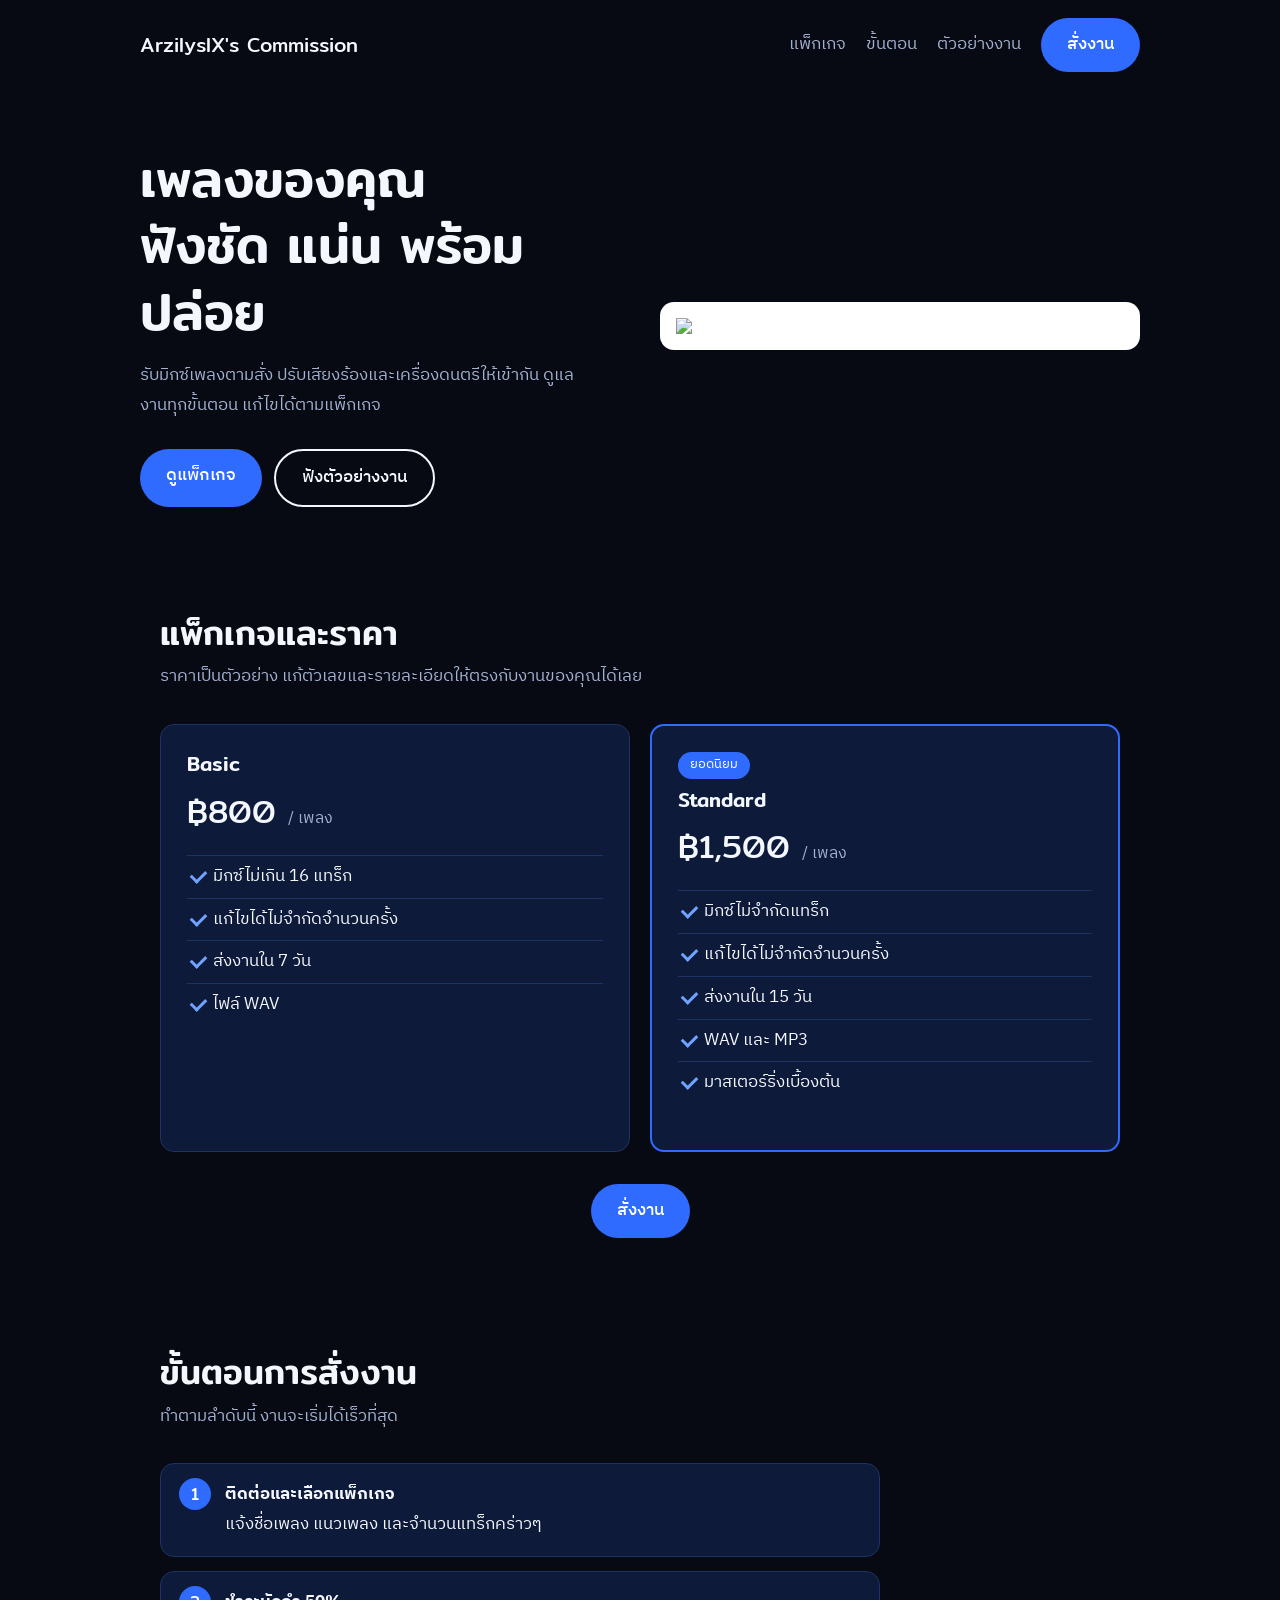
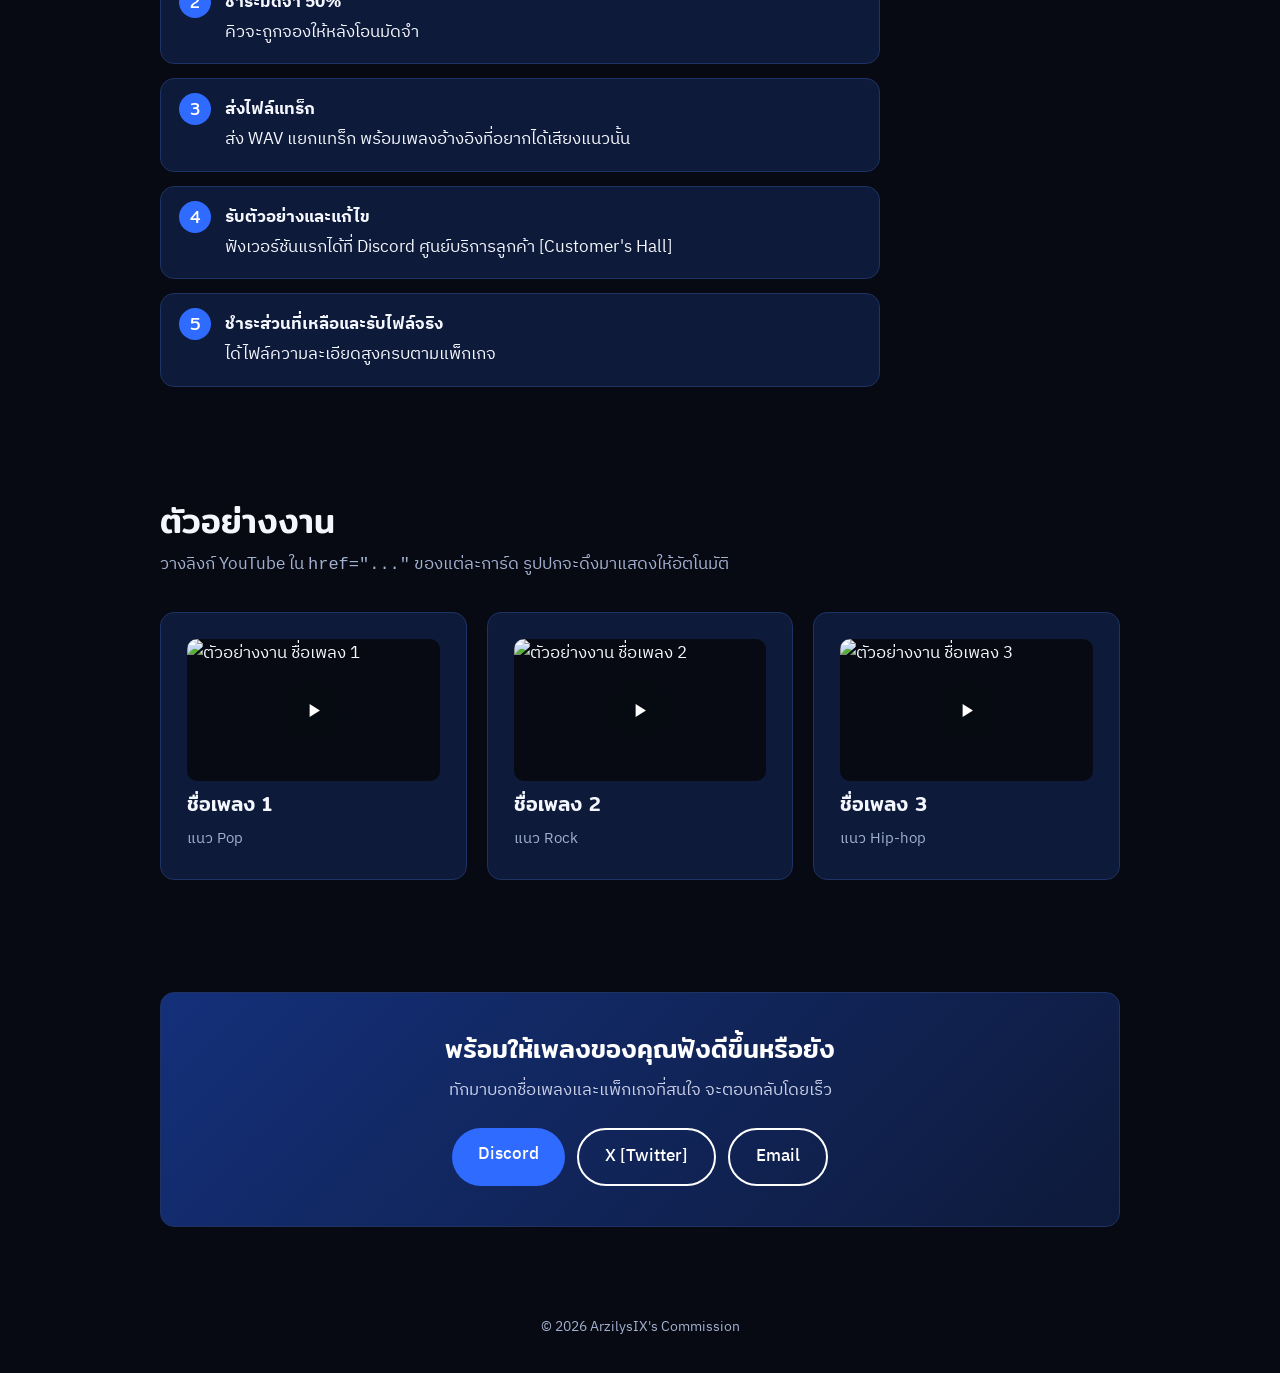
==== index.html @ 1cbdee60 "Add files via upload" ====
<!DOCTYPE html>
<html lang="th">
<head>
<meta charset="utf-8">
<meta name="viewport" content="width=device-width, initial-scale=1">
<title>รับมิกซ์เพลง | Commission งาน Mix</title>
<meta name="description" content="รับ Commission มิกซ์เพลง ปรับเสียงร้อง เสียงดนตรี ให้ฟังชัด แน่น พร้อมปล่อย ดูแพ็กเกจ ขั้นตอน และวิธีสั่งงาน">
<link rel="preconnect" href="https://fonts.googleapis.com">
<link rel="preconnect" href="https://fonts.gstatic.com" crossorigin>
<link href="https://fonts.googleapis.com/css2?family=Mitr:wght@400;500&family=IBM+Plex+Sans+Thai:wght@400;500&display=swap" rel="stylesheet">
<style>
:root{--bg:#070A12;--panel:#0E1A3A;--ink:#F4F7FD;--mute:#A3B1D1;--blue:#2F6BFF;--sky:#6FA3FF;--line:#1E3263;--r:14px}
*{box-sizing:border-box;margin:0}
html{scroll-behavior:smooth}
body{font-family:"IBM Plex Sans Thai",system-ui,sans-serif;background:var(--bg);color:var(--ink);line-height:1.75;font-size:17px}
h1,h2,h3{font-family:"Mitr","IBM Plex Sans Thai",sans-serif;font-weight:500;line-height:1.3}
a{color:inherit}
:focus-visible{outline:3px solid var(--blue);outline-offset:3px}
.wrap{max-width:1040px;margin:0 auto;padding:0 20px}
header.nav{display:flex;justify-content:space-between;align-items:center;padding:18px 0}
.logo{font-family:"Mitr",sans-serif;font-size:1.25rem;text-decoration:none}
.nav a.link{margin-left:20px;text-decoration:none;color:var(--mute)}
.nav a.link:hover{color:var(--ink)}
.btn{display:inline-block;background:var(--blue);color:#fff;padding:12px 26px;border-radius:999px;text-decoration:none;font-weight:500;border:0;cursor:pointer;font:inherit;font-weight:500}
.btn:hover{filter:brightness(.93)}
.btn.ghost{background:transparent;color:var(--ink);border:2px solid var(--ink)}
.hero{padding:56px 0 48px;display:grid;grid-template-columns:1fr 1fr;gap:40px;align-items:center}
.brand{background:#fff;border-radius:var(--r);padding:16px}
.brand img{display:block;width:100%;height:auto}
.hero h1{font-size:clamp(2rem,5vw,3.2rem)}
.hero p{color:var(--mute);margin:16px 0 28px;max-width:44ch}
.hero .cta{display:flex;gap:12px;flex-wrap:wrap}
section{padding:56px 0}
section>.wrap>h2{font-size:clamp(1.5rem,3.5vw,2.1rem);margin-bottom:8px}
.sub{color:var(--mute);margin-bottom:32px;max-width:60ch}
.grid{display:grid;grid-template-columns:repeat(auto-fit,minmax(260px,1fr));gap:20px}
.card{background:var(--panel);border:1px solid var(--line);border-radius:var(--r);padding:26px;display:flex;flex-direction:column}
.card.best{border:2px solid var(--blue)}
.price{font-family:"Mitr",sans-serif;font-size:2rem;margin:6px 0 2px}
.price small{font-size:1rem;color:var(--mute);font-family:"IBM Plex Sans Thai",sans-serif}
.card ul{list-style:none;padding:0;margin:14px 0 20px;flex:1}
.card li{padding:6px 0 6px 26px;position:relative;border-top:1px solid var(--line)}
.card li:before{content:"";position:absolute;left:4px;top:14px;width:12px;height:7px;border-left:3px solid var(--sky);border-bottom:3px solid var(--sky);transform:rotate(-45deg)}
.tag{align-self:flex-start;background:var(--blue);color:#fff;border-radius:999px;font-size:.8rem;padding:2px 12px;margin-bottom:8px}
.center{text-align:center;margin-top:32px}
.steps{counter-reset:s;display:grid;gap:14px;max-width:720px}
.steps li{list-style:none;counter-increment:s;background:var(--panel);border:1px solid var(--line);border-radius:var(--r);padding:16px 20px 16px 64px;position:relative}
.steps li:before{content:counter(s);position:absolute;left:18px;top:14px;width:32px;height:32px;border-radius:50%;background:var(--blue);color:#fff;display:grid;place-items:center;font-family:"Mitr",sans-serif}
.steps b{display:block}
.work{display:flex;flex-direction:column;gap:10px;text-decoration:none;color:inherit}
.work:hover{border-color:var(--blue)}
.thumb{position:relative;aspect-ratio:16/9;border-radius:10px;overflow:hidden;background:var(--bg)}
.thumb img{display:block;width:100%;height:100%;object-fit:cover}
.thumb:after{content:"";position:absolute;left:50%;top:50%;width:52px;height:52px;margin:-26px 0 0 -26px;border-radius:50%;background:rgba(7,10,18,.7) url("data:image/svg+xml,%3Csvg xmlns='http://www.w3.org/2000/svg' viewBox='0 0 24 24'%3E%3Cpath fill='%23fff' d='M9 7v10l8-5z'/%3E%3C/svg%3E") center/60% no-repeat}
.work .meta{color:var(--mute);font-size:.92rem}
.contact{background:linear-gradient(135deg,#14307A,#0E1A3A);border:1px solid var(--line);color:#fff;border-radius:var(--r);padding:40px;text-align:center}
.contact p{color:#C9D0E6;margin:10px 0 22px}
.contact .row{display:flex;gap:12px;justify-content:center;flex-wrap:wrap}
.contact .btn.ghost{color:#fff;border-color:#fff}
footer{text-align:center;color:var(--mute);padding:32px 0;font-size:.9rem}
@media(max-width:760px){.hero{grid-template-columns:1fr;padding-top:24px}.nav .link{display:none}}
@media(prefers-reduced-motion:reduce){html{scroll-behavior:auto}}
</style>
</head>
<body>
<div class="wrap">
  <header class="nav">
    <a class="logo" href="#top">ArzilysIX's Commission</a>
    <nav><a class="link" href="#packages">แพ็กเกจ</a><a class="link" href="#process">ขั้นตอน</a><a class="link" href="#works">ตัวอย่างงาน</a><a class="btn" style="margin-left:20px" href="#contact">สั่งงาน</a></nav>
  </header>

  <main id="top">
    <div class="hero">
      <div>
        <h1>เพลงของคุณ<br>ฟังชัด แน่น พร้อมปล่อย</h1>
        <p>รับมิกซ์เพลงตามสั่ง ปรับเสียงร้องและเครื่องดนตรีให้เข้ากัน ดูแลงานทุกขั้นตอน แก้ไขได้ตามแพ็กเกจ</p>
        <div class="cta"><a class="btn" href="#packages">ดูแพ็กเกจ</a><a class="btn ghost" href="#works">ฟังตัวอย่างงาน</a></div>
      </div>
      <div class="brand"><img src="logo.png"></div>
    </div>

    <section id="packages"><div class="wrap">
      <h2>แพ็กเกจและราคา</h2>
      <p class="sub">ราคาเป็นตัวอย่าง แก้ตัวเลขและรายละเอียดให้ตรงกับงานของคุณได้เลย</p>
      <div class="grid">
        <div class="card"><h3>Basic</h3><div class="price">฿800 <small>/ เพลง</small></div>
          <ul><li>มิกซ์ไม่เกิน 16 แทร็ก</li><li>แก้ไขได้ไม่จำกัดจำนวนครั้ง</li><li>ส่งงานใน 7 วัน</li><li>ไฟล์ WAV</li></ul></div>
        <div class="card best"><span class="tag">ยอดนิยม</span><h3>Standard</h3><div class="price">฿1,500 <small>/ เพลง</small></div>
          <ul><li>มิกซ์ไม่จำกัดแทร็ก</li><li>แก้ไขได้ไม่จำกัดจำนวนครั้ง</li><li>ส่งงานใน 15 วัน</li><li>WAV และ MP3</li><li>มาสเตอร์ริ่งเบื้องต้น</li></ul></div>
      </div>
      <div class="center"><a class="btn" href="#contact">สั่งงาน</a></div>
    </div></section>

    <section id="process"><div class="wrap">
      <h2>ขั้นตอนการสั่งงาน</h2>
      <p class="sub">ทำตามลำดับนี้ งานจะเริ่มได้เร็วที่สุด</p>
      <ol class="steps" style="padding:0">
        <li><b>ติดต่อและเลือกแพ็กเกจ</b>แจ้งชื่อเพลง แนวเพลง และจำนวนแทร็กคร่าวๆ</li>
        <li><b>ชำระมัดจำ 50%</b>คิวจะถูกจองให้หลังโอนมัดจำ</li>
        <li><b>ส่งไฟล์แทร็ก</b>ส่ง WAV แยกแทร็ก พร้อมเพลงอ้างอิงที่อยากได้เสียงแนวนั้น</li>
        <li><b>รับตัวอย่างและแก้ไข</b>ฟังเวอร์ชันแรกได้ที่ Discord ศูนย์บริการลูกค้า [Customer's Hall]</li>
        <li><b>ชำระส่วนที่เหลือและรับไฟล์จริง</b>ได้ไฟล์ความละเอียดสูงครบตามแพ็กเกจ</li>
      </ol>
    </div></section>

    <section id="works"><div class="wrap">
      <h2>ตัวอย่างงาน</h2>
      <p class="sub">วางลิงก์ YouTube ใน <code>href="..."</code> ของแต่ละการ์ด รูปปกจะดึงมาแสดงให้อัตโนมัติ</p>
      <div class="grid">
        <a class="card work" href="https://www.youtube.com/watch?v=jNQXAC9IVRw" target="_blank" rel="noopener"><div class="thumb"><img loading="lazy" alt="ตัวอย่างงาน ชื่อเพลง 1"></div><h3>ชื่อเพลง 1</h3><span class="meta">แนว Pop</span></a>
        <a class="card work" href="https://www.youtube.com/watch?v=jNQXAC9IVRw" target="_blank" rel="noopener"><div class="thumb"><img loading="lazy" alt="ตัวอย่างงาน ชื่อเพลง 2"></div><h3>ชื่อเพลง 2</h3><span class="meta">แนว Rock</span></a>
        <a class="card work" href="https://www.youtube.com/watch?v=jNQXAC9IVRw" target="_blank" rel="noopener"><div class="thumb"><img loading="lazy" alt="ตัวอย่างงาน ชื่อเพลง 3"></div><h3>ชื่อเพลง 3</h3><span class="meta">แนว Hip-hop</span></a>
      </div>
    </div></section>


    <section id="contact"><div class="wrap">
      <div class="contact">
        <h2>พร้อมให้เพลงของคุณฟังดีขึ้นหรือยัง</h2>
        <p>ทักมาบอกชื่อเพลงและแพ็กเกจที่สนใจ จะตอบกลับโดยเร็ว</p>
        <div class="row">
          <a class="btn" href="https://discord.gg/gmDNHcJpJx">Discord</a>
          <a class="btn ghost" href="https://x.com/ArzilysIX">X [Twitter]</a>
          <a class="btn ghost" href="mailto:arzilysixdracyl@gmail.com">Email</a>
        </div>
      </div>
    </div></section>
  </main>
  <footer>© 2026 ArzilysIX's Commission</footer>
</div>

<script>
document.querySelectorAll('a.work').forEach(function(a){
  var m=a.href.match(/(?:v=|youtu\.be\/|shorts\/|embed\/|live\/)([\w-]{11})/), img=a.querySelector('img');
  if(m&&img) img.src='https://img.youtube.com/vi/'+m[1]+'/hqdefault.jpg';
});
</script>
</body>
</html>
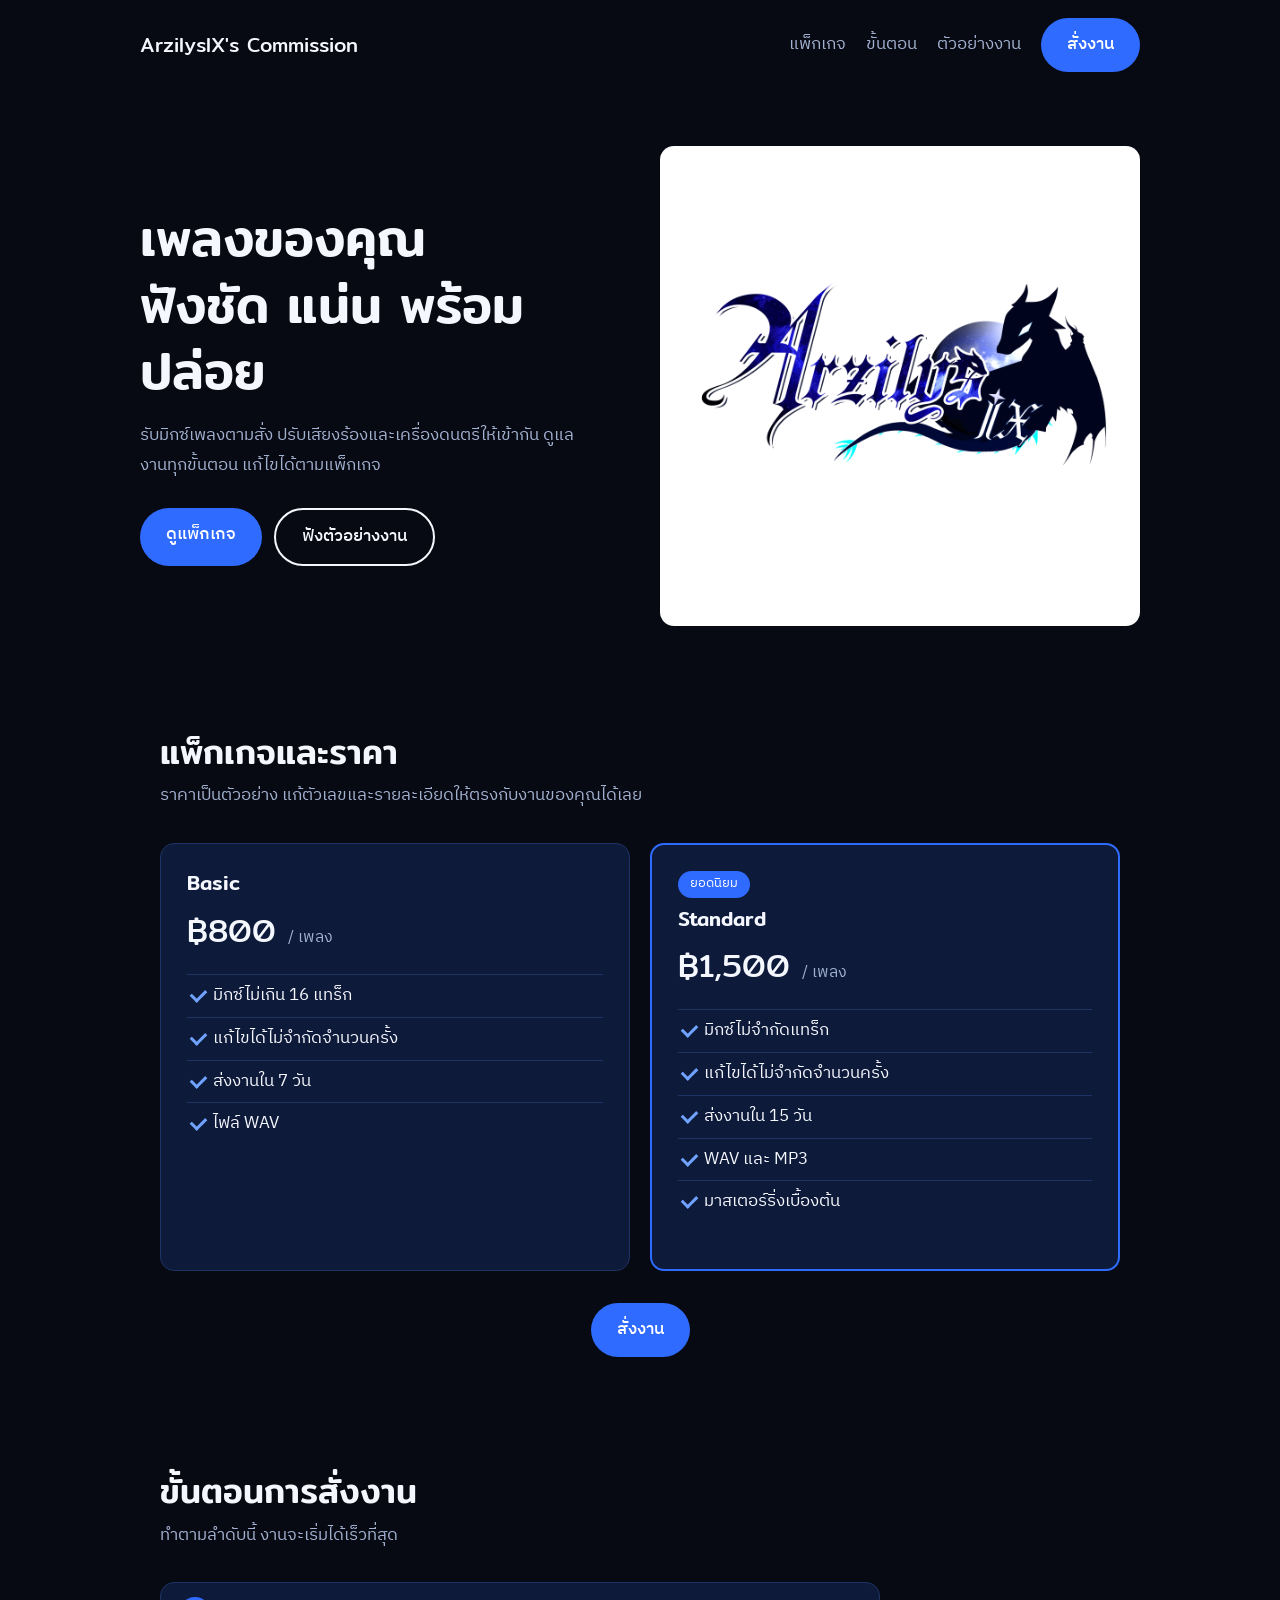
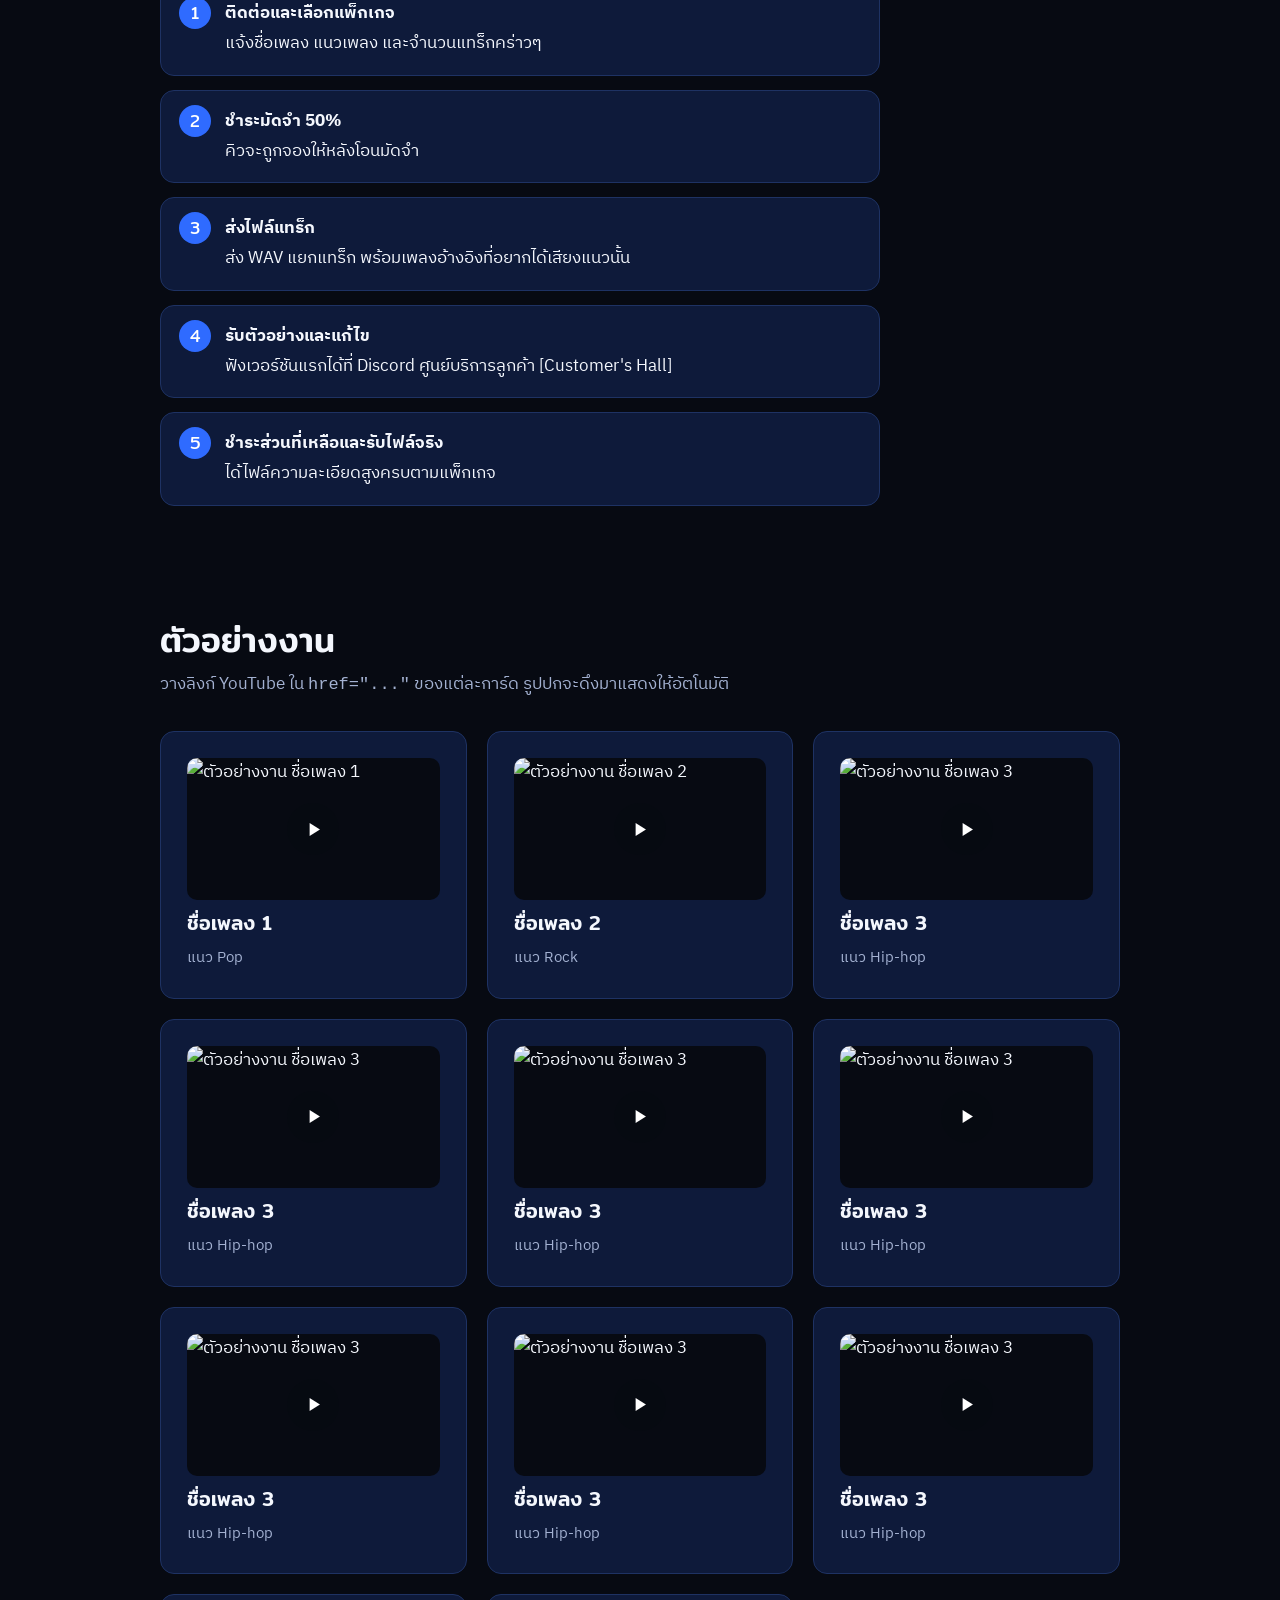
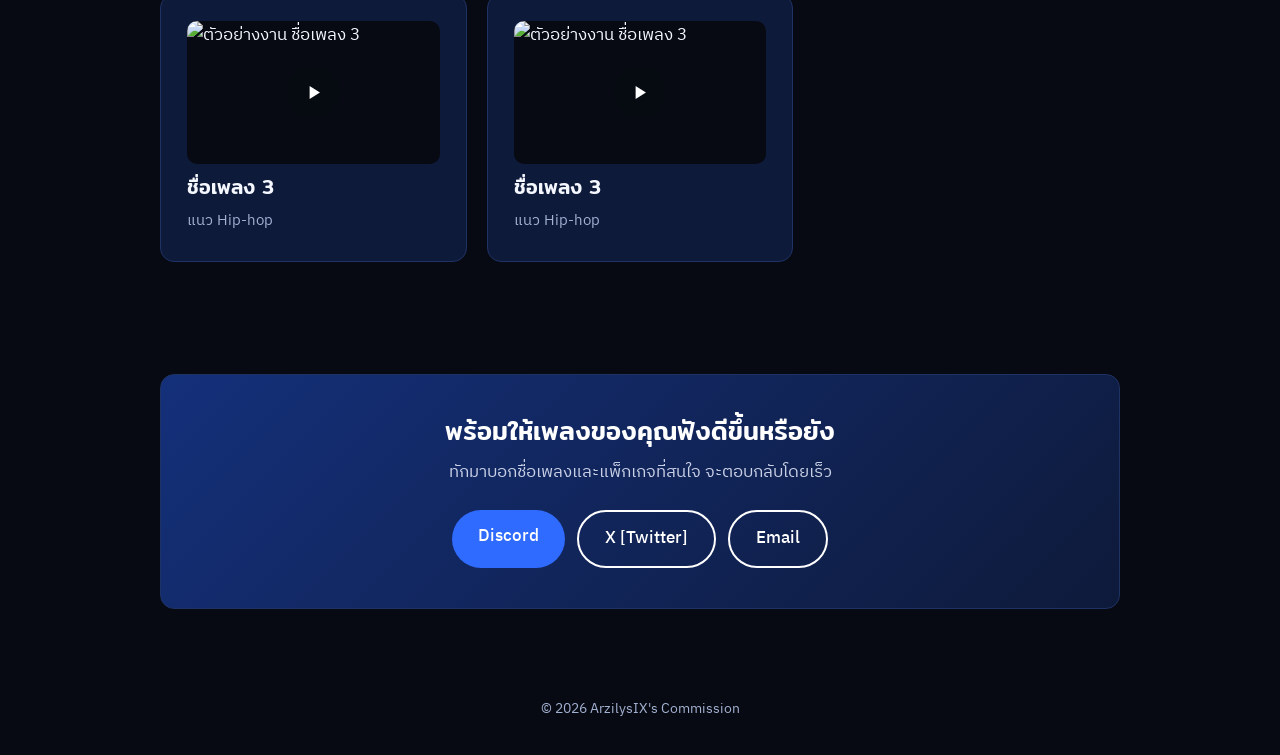
==== commit ff7b461f: "Add files via upload" ====
--- a/index.html
+++ b/index.html
@@ -110,6 +110,14 @@
         <a class="card work" href="https://www.youtube.com/watch?v=jNQXAC9IVRw" target="_blank" rel="noopener"><div class="thumb"><img loading="lazy" alt="ตัวอย่างงาน ชื่อเพลง 1"></div><h3>ชื่อเพลง 1</h3><span class="meta">แนว Pop</span></a>
         <a class="card work" href="https://www.youtube.com/watch?v=jNQXAC9IVRw" target="_blank" rel="noopener"><div class="thumb"><img loading="lazy" alt="ตัวอย่างงาน ชื่อเพลง 2"></div><h3>ชื่อเพลง 2</h3><span class="meta">แนว Rock</span></a>
         <a class="card work" href="https://www.youtube.com/watch?v=jNQXAC9IVRw" target="_blank" rel="noopener"><div class="thumb"><img loading="lazy" alt="ตัวอย่างงาน ชื่อเพลง 3"></div><h3>ชื่อเพลง 3</h3><span class="meta">แนว Hip-hop</span></a>
+        <a class="card work" href="https://www.youtube.com/watch?v=jNQXAC9IVRw" target="_blank" rel="noopener"><div class="thumb"><img loading="lazy" alt="ตัวอย่างงาน ชื่อเพลง 3"></div><h3>ชื่อเพลง 3</h3><span class="meta">แนว Hip-hop</span></a>
+        <a class="card work" href="https://www.youtube.com/watch?v=jNQXAC9IVRw" target="_blank" rel="noopener"><div class="thumb"><img loading="lazy" alt="ตัวอย่างงาน ชื่อเพลง 3"></div><h3>ชื่อเพลง 3</h3><span class="meta">แนว Hip-hop</span></a>
+        <a class="card work" href="https://www.youtube.com/watch?v=jNQXAC9IVRw" target="_blank" rel="noopener"><div class="thumb"><img loading="lazy" alt="ตัวอย่างงาน ชื่อเพลง 3"></div><h3>ชื่อเพลง 3</h3><span class="meta">แนว Hip-hop</span></a>
+        <a class="card work" href="https://www.youtube.com/watch?v=jNQXAC9IVRw" target="_blank" rel="noopener"><div class="thumb"><img loading="lazy" alt="ตัวอย่างงาน ชื่อเพลง 3"></div><h3>ชื่อเพลง 3</h3><span class="meta">แนว Hip-hop</span></a>
+        <a class="card work" href="https://www.youtube.com/watch?v=jNQXAC9IVRw" target="_blank" rel="noopener"><div class="thumb"><img loading="lazy" alt="ตัวอย่างงาน ชื่อเพลง 3"></div><h3>ชื่อเพลง 3</h3><span class="meta">แนว Hip-hop</span></a>
+        <a class="card work" href="https://www.youtube.com/watch?v=jNQXAC9IVRw" target="_blank" rel="noopener"><div class="thumb"><img loading="lazy" alt="ตัวอย่างงาน ชื่อเพลง 3"></div><h3>ชื่อเพลง 3</h3><span class="meta">แนว Hip-hop</span></a>
+        <a class="card work" href="https://www.youtube.com/watch?v=jNQXAC9IVRw" target="_blank" rel="noopener"><div class="thumb"><img loading="lazy" alt="ตัวอย่างงาน ชื่อเพลง 3"></div><h3>ชื่อเพลง 3</h3><span class="meta">แนว Hip-hop</span></a>
+        <a class="card work" href="https://www.youtube.com/watch?v=jNQXAC9IVRw" target="_blank" rel="noopener"><div class="thumb"><img loading="lazy" alt="ตัวอย่างงาน ชื่อเพลง 3"></div><h3>ชื่อเพลง 3</h3><span class="meta">แนว Hip-hop</span></a>
       </div>
     </div></section>
 
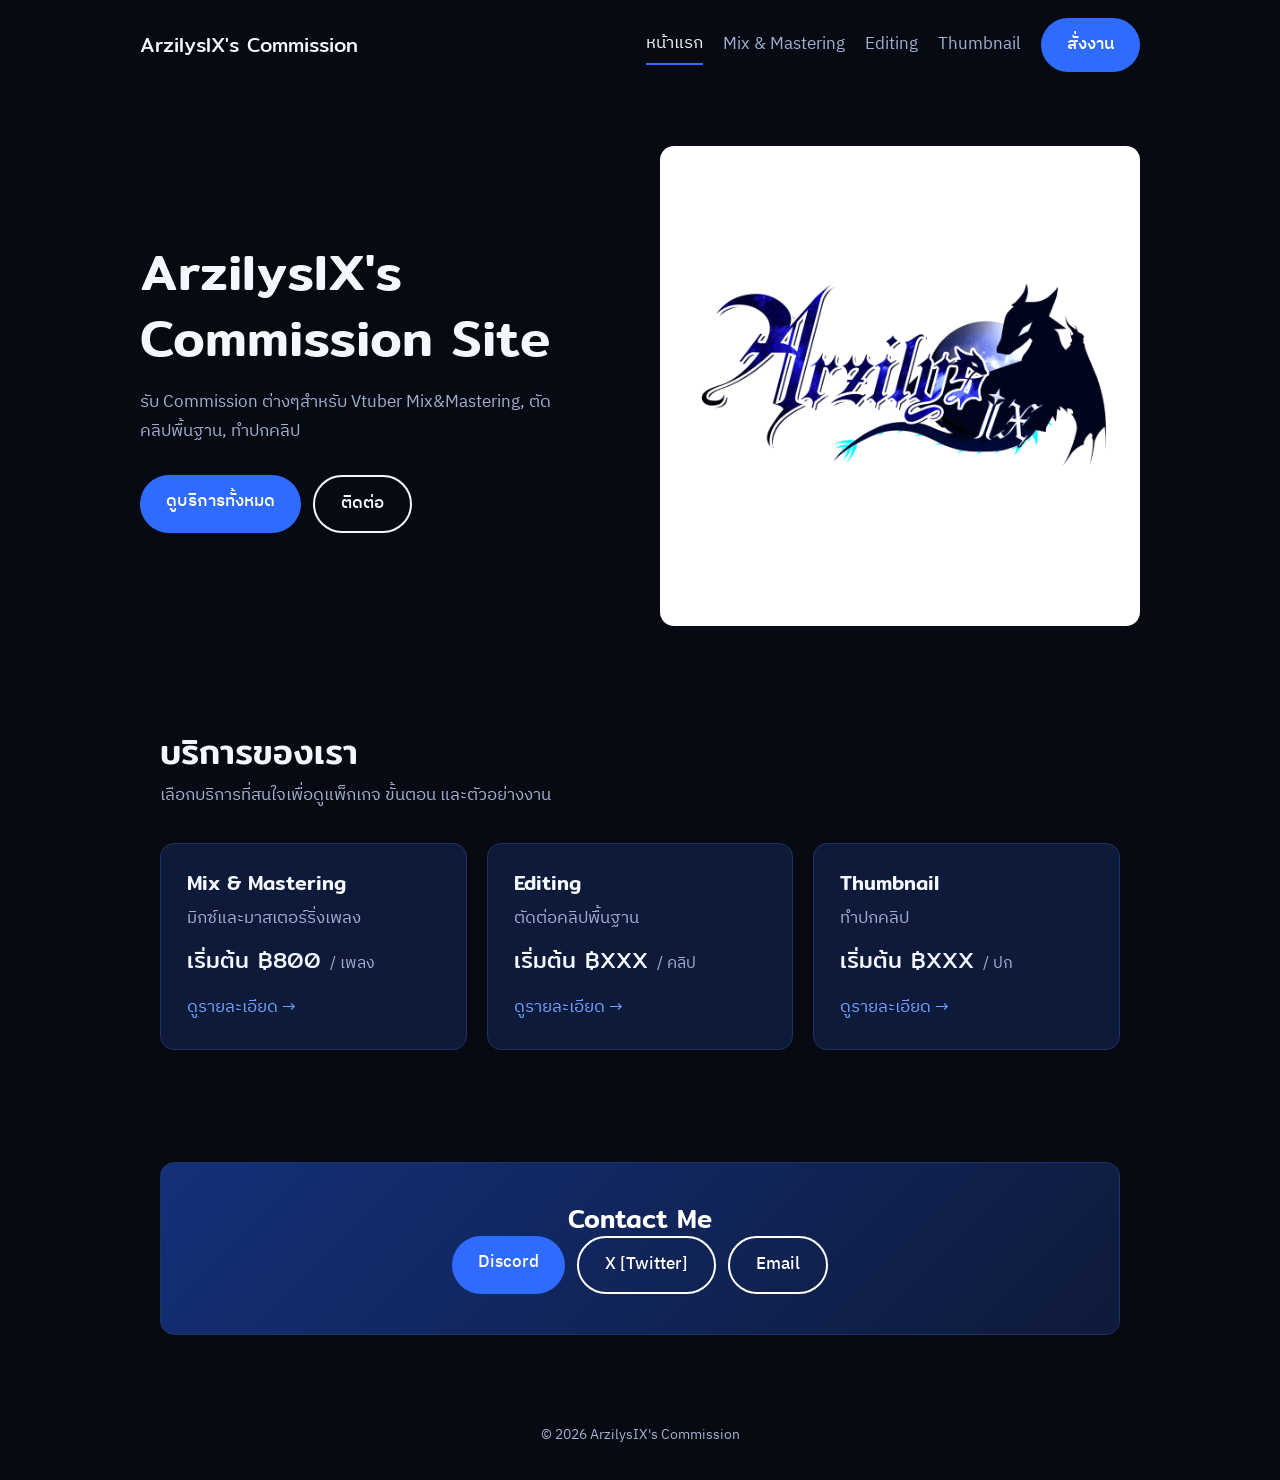
==== commit 76b14abd: "Add files via upload" ====
--- a/index.html
+++ b/index.html
@@ -3,129 +3,43 @@
 <head>
 <meta charset="utf-8">
 <meta name="viewport" content="width=device-width, initial-scale=1">
-<title>รับมิกซ์เพลง | Commission งาน Mix</title>
-<meta name="description" content="รับ Commission มิกซ์เพลง ปรับเสียงร้อง เสียงดนตรี ให้ฟังชัด แน่น พร้อมปล่อย ดูแพ็กเกจ ขั้นตอน และวิธีสั่งงาน">
+<title>ArzilysIX's Commission | Home</title>
+<meta name="description" content="รับ Commission ต่างๆสำหรับ Vtuber Mix&Mastering, ตัดคลิปพื้นฐาน, ทำปกคลิป">
 <link rel="preconnect" href="https://fonts.googleapis.com">
 <link rel="preconnect" href="https://fonts.gstatic.com" crossorigin>
 <link href="https://fonts.googleapis.com/css2?family=Mitr:wght@400;500&family=IBM+Plex+Sans+Thai:wght@400;500&display=swap" rel="stylesheet">
-<style>
-:root{--bg:#070A12;--panel:#0E1A3A;--ink:#F4F7FD;--mute:#A3B1D1;--blue:#2F6BFF;--sky:#6FA3FF;--line:#1E3263;--r:14px}
-*{box-sizing:border-box;margin:0}
-html{scroll-behavior:smooth}
-body{font-family:"IBM Plex Sans Thai",system-ui,sans-serif;background:var(--bg);color:var(--ink);line-height:1.75;font-size:17px}
-h1,h2,h3{font-family:"Mitr","IBM Plex Sans Thai",sans-serif;font-weight:500;line-height:1.3}
-a{color:inherit}
-:focus-visible{outline:3px solid var(--blue);outline-offset:3px}
-.wrap{max-width:1040px;margin:0 auto;padding:0 20px}
-header.nav{display:flex;justify-content:space-between;align-items:center;padding:18px 0}
-.logo{font-family:"Mitr",sans-serif;font-size:1.25rem;text-decoration:none}
-.nav a.link{margin-left:20px;text-decoration:none;color:var(--mute)}
-.nav a.link:hover{color:var(--ink)}
-.btn{display:inline-block;background:var(--blue);color:#fff;padding:12px 26px;border-radius:999px;text-decoration:none;font-weight:500;border:0;cursor:pointer;font:inherit;font-weight:500}
-.btn:hover{filter:brightness(.93)}
-.btn.ghost{background:transparent;color:var(--ink);border:2px solid var(--ink)}
-.hero{padding:56px 0 48px;display:grid;grid-template-columns:1fr 1fr;gap:40px;align-items:center}
-.brand{background:#fff;border-radius:var(--r);padding:16px}
-.brand img{display:block;width:100%;height:auto}
-.hero h1{font-size:clamp(2rem,5vw,3.2rem)}
-.hero p{color:var(--mute);margin:16px 0 28px;max-width:44ch}
-.hero .cta{display:flex;gap:12px;flex-wrap:wrap}
-section{padding:56px 0}
-section>.wrap>h2{font-size:clamp(1.5rem,3.5vw,2.1rem);margin-bottom:8px}
-.sub{color:var(--mute);margin-bottom:32px;max-width:60ch}
-.grid{display:grid;grid-template-columns:repeat(auto-fit,minmax(260px,1fr));gap:20px}
-.card{background:var(--panel);border:1px solid var(--line);border-radius:var(--r);padding:26px;display:flex;flex-direction:column}
-.card.best{border:2px solid var(--blue)}
-.price{font-family:"Mitr",sans-serif;font-size:2rem;margin:6px 0 2px}
-.price small{font-size:1rem;color:var(--mute);font-family:"IBM Plex Sans Thai",sans-serif}
-.card ul{list-style:none;padding:0;margin:14px 0 20px;flex:1}
-.card li{padding:6px 0 6px 26px;position:relative;border-top:1px solid var(--line)}
-.card li:before{content:"";position:absolute;left:4px;top:14px;width:12px;height:7px;border-left:3px solid var(--sky);border-bottom:3px solid var(--sky);transform:rotate(-45deg)}
-.tag{align-self:flex-start;background:var(--blue);color:#fff;border-radius:999px;font-size:.8rem;padding:2px 12px;margin-bottom:8px}
-.center{text-align:center;margin-top:32px}
-.steps{counter-reset:s;display:grid;gap:14px;max-width:720px}
-.steps li{list-style:none;counter-increment:s;background:var(--panel);border:1px solid var(--line);border-radius:var(--r);padding:16px 20px 16px 64px;position:relative}
-.steps li:before{content:counter(s);position:absolute;left:18px;top:14px;width:32px;height:32px;border-radius:50%;background:var(--blue);color:#fff;display:grid;place-items:center;font-family:"Mitr",sans-serif}
-.steps b{display:block}
-.work{display:flex;flex-direction:column;gap:10px;text-decoration:none;color:inherit}
-.work:hover{border-color:var(--blue)}
-.thumb{position:relative;aspect-ratio:16/9;border-radius:10px;overflow:hidden;background:var(--bg)}
-.thumb img{display:block;width:100%;height:100%;object-fit:cover}
-.thumb:after{content:"";position:absolute;left:50%;top:50%;width:52px;height:52px;margin:-26px 0 0 -26px;border-radius:50%;background:rgba(7,10,18,.7) url("data:image/svg+xml,%3Csvg xmlns='http://www.w3.org/2000/svg' viewBox='0 0 24 24'%3E%3Cpath fill='%23fff' d='M9 7v10l8-5z'/%3E%3C/svg%3E") center/60% no-repeat}
-.work .meta{color:var(--mute);font-size:.92rem}
-.contact{background:linear-gradient(135deg,#14307A,#0E1A3A);border:1px solid var(--line);color:#fff;border-radius:var(--r);padding:40px;text-align:center}
-.contact p{color:#C9D0E6;margin:10px 0 22px}
-.contact .row{display:flex;gap:12px;justify-content:center;flex-wrap:wrap}
-.contact .btn.ghost{color:#fff;border-color:#fff}
-footer{text-align:center;color:var(--mute);padding:32px 0;font-size:.9rem}
-@media(max-width:760px){.hero{grid-template-columns:1fr;padding-top:24px}.nav .link{display:none}}
-@media(prefers-reduced-motion:reduce){html{scroll-behavior:auto}}
-</style>
+<link rel="stylesheet" href="style.css">
 </head>
 <body>
 <div class="wrap">
   <header class="nav">
-    <a class="logo" href="#top">ArzilysIX's Commission</a>
-    <nav><a class="link" href="#packages">แพ็กเกจ</a><a class="link" href="#process">ขั้นตอน</a><a class="link" href="#works">ตัวอย่างงาน</a><a class="btn" style="margin-left:20px" href="#contact">สั่งงาน</a></nav>
+    <a class="logo" href="index.html">ArzilysIX's Commission</a>
+    <nav><a class="link active" href="index.html">หน้าแรก</a><a class="link" href="mix.html">Mix & Mastering</a><a class="link" href="editing.html">Editing</a><a class="link" href="thumbnail.html">Thumbnail</a><a class="btn" href="#contact">สั่งงาน</a></nav>
   </header>
 
   <main id="top">
     <div class="hero">
       <div>
-        <h1>เพลงของคุณ<br>ฟังชัด แน่น พร้อมปล่อย</h1>
-        <p>รับมิกซ์เพลงตามสั่ง ปรับเสียงร้องและเครื่องดนตรีให้เข้ากัน ดูแลงานทุกขั้นตอน แก้ไขได้ตามแพ็กเกจ</p>
-        <div class="cta"><a class="btn" href="#packages">ดูแพ็กเกจ</a><a class="btn ghost" href="#works">ฟังตัวอย่างงาน</a></div>
+        <h1>ArzilysIX's Commission Site</h1>
+        <p>รับ Commission ต่างๆสำหรับ Vtuber Mix&amp;Mastering, ตัดคลิปพื้นฐาน, ทำปกคลิป</p>
+        <div class="cta"><a class="btn" href="#services">ดูบริการทั้งหมด</a><a class="btn ghost" href="#contact">ติดต่อ</a></div>
       </div>
-      <div class="brand"><img src="logo.png"></div>
+      <div class="brand"><img src="logo.png" alt="โลโก้ ArzilysIX"></div>
     </div>
 
-    <section id="packages"><div class="wrap">
-      <h2>แพ็กเกจและราคา</h2>
-      <p class="sub">ราคาเป็นตัวอย่าง แก้ตัวเลขและรายละเอียดให้ตรงกับงานของคุณได้เลย</p>
+    <section id="services"><div class="wrap">
+      <h2>บริการของเรา</h2>
+      <p class="sub">เลือกบริการที่สนใจเพื่อดูแพ็กเกจ ขั้นตอน และตัวอย่างงาน</p>
       <div class="grid">
-        <div class="card"><h3>Basic</h3><div class="price">฿800 <small>/ เพลง</small></div>
-          <ul><li>มิกซ์ไม่เกิน 16 แทร็ก</li><li>แก้ไขได้ไม่จำกัดจำนวนครั้ง</li><li>ส่งงานใน 7 วัน</li><li>ไฟล์ WAV</li></ul></div>
-        <div class="card best"><span class="tag">ยอดนิยม</span><h3>Standard</h3><div class="price">฿1,500 <small>/ เพลง</small></div>
-          <ul><li>มิกซ์ไม่จำกัดแทร็ก</li><li>แก้ไขได้ไม่จำกัดจำนวนครั้ง</li><li>ส่งงานใน 15 วัน</li><li>WAV และ MP3</li><li>มาสเตอร์ริ่งเบื้องต้น</li></ul></div>
-      </div>
-      <div class="center"><a class="btn" href="#contact">สั่งงาน</a></div>
-    </div></section>
-
-    <section id="process"><div class="wrap">
-      <h2>ขั้นตอนการสั่งงาน</h2>
-      <p class="sub">ทำตามลำดับนี้ งานจะเริ่มได้เร็วที่สุด</p>
-      <ol class="steps" style="padding:0">
-        <li><b>ติดต่อและเลือกแพ็กเกจ</b>แจ้งชื่อเพลง แนวเพลง และจำนวนแทร็กคร่าวๆ</li>
-        <li><b>ชำระมัดจำ 50%</b>คิวจะถูกจองให้หลังโอนมัดจำ</li>
-        <li><b>ส่งไฟล์แทร็ก</b>ส่ง WAV แยกแทร็ก พร้อมเพลงอ้างอิงที่อยากได้เสียงแนวนั้น</li>
-        <li><b>รับตัวอย่างและแก้ไข</b>ฟังเวอร์ชันแรกได้ที่ Discord ศูนย์บริการลูกค้า [Customer's Hall]</li>
-        <li><b>ชำระส่วนที่เหลือและรับไฟล์จริง</b>ได้ไฟล์ความละเอียดสูงครบตามแพ็กเกจ</li>
-      </ol>
-    </div></section>
-
-    <section id="works"><div class="wrap">
-      <h2>ตัวอย่างงาน</h2>
-      <p class="sub">วางลิงก์ YouTube ใน <code>href="..."</code> ของแต่ละการ์ด รูปปกจะดึงมาแสดงให้อัตโนมัติ</p>
-      <div class="grid">
-        <a class="card work" href="https://www.youtube.com/watch?v=jNQXAC9IVRw" target="_blank" rel="noopener"><div class="thumb"><img loading="lazy" alt="ตัวอย่างงาน ชื่อเพลง 1"></div><h3>ชื่อเพลง 1</h3><span class="meta">แนว Pop</span></a>
-        <a class="card work" href="https://www.youtube.com/watch?v=jNQXAC9IVRw" target="_blank" rel="noopener"><div class="thumb"><img loading="lazy" alt="ตัวอย่างงาน ชื่อเพลง 2"></div><h3>ชื่อเพลง 2</h3><span class="meta">แนว Rock</span></a>
-        <a class="card work" href="https://www.youtube.com/watch?v=jNQXAC9IVRw" target="_blank" rel="noopener"><div class="thumb"><img loading="lazy" alt="ตัวอย่างงาน ชื่อเพลง 3"></div><h3>ชื่อเพลง 3</h3><span class="meta">แนว Hip-hop</span></a>
-        <a class="card work" href="https://www.youtube.com/watch?v=jNQXAC9IVRw" target="_blank" rel="noopener"><div class="thumb"><img loading="lazy" alt="ตัวอย่างงาน ชื่อเพลง 3"></div><h3>ชื่อเพลง 3</h3><span class="meta">แนว Hip-hop</span></a>
-        <a class="card work" href="https://www.youtube.com/watch?v=jNQXAC9IVRw" target="_blank" rel="noopener"><div class="thumb"><img loading="lazy" alt="ตัวอย่างงาน ชื่อเพลง 3"></div><h3>ชื่อเพลง 3</h3><span class="meta">แนว Hip-hop</span></a>
-        <a class="card work" href="https://www.youtube.com/watch?v=jNQXAC9IVRw" target="_blank" rel="noopener"><div class="thumb"><img loading="lazy" alt="ตัวอย่างงาน ชื่อเพลง 3"></div><h3>ชื่อเพลง 3</h3><span class="meta">แนว Hip-hop</span></a>
-        <a class="card work" href="https://www.youtube.com/watch?v=jNQXAC9IVRw" target="_blank" rel="noopener"><div class="thumb"><img loading="lazy" alt="ตัวอย่างงาน ชื่อเพลง 3"></div><h3>ชื่อเพลง 3</h3><span class="meta">แนว Hip-hop</span></a>
-        <a class="card work" href="https://www.youtube.com/watch?v=jNQXAC9IVRw" target="_blank" rel="noopener"><div class="thumb"><img loading="lazy" alt="ตัวอย่างงาน ชื่อเพลง 3"></div><h3>ชื่อเพลง 3</h3><span class="meta">แนว Hip-hop</span></a>
-        <a class="card work" href="https://www.youtube.com/watch?v=jNQXAC9IVRw" target="_blank" rel="noopener"><div class="thumb"><img loading="lazy" alt="ตัวอย่างงาน ชื่อเพลง 3"></div><h3>ชื่อเพลง 3</h3><span class="meta">แนว Hip-hop</span></a>
-        <a class="card work" href="https://www.youtube.com/watch?v=jNQXAC9IVRw" target="_blank" rel="noopener"><div class="thumb"><img loading="lazy" alt="ตัวอย่างงาน ชื่อเพลง 3"></div><h3>ชื่อเพลง 3</h3><span class="meta">แนว Hip-hop</span></a>
-        <a class="card work" href="https://www.youtube.com/watch?v=jNQXAC9IVRw" target="_blank" rel="noopener"><div class="thumb"><img loading="lazy" alt="ตัวอย่างงาน ชื่อเพลง 3"></div><h3>ชื่อเพลง 3</h3><span class="meta">แนว Hip-hop</span></a>
+        <a class="card svc" href="mix.html"><h3>Mix &amp; Mastering</h3><p class="sub" style="margin:8px 0 0">มิกซ์และมาสเตอร์ริ่งเพลง</p><div class="price">เริ่มต้น ฿800 <small>/ เพลง</small></div><span class="go">ดูรายละเอียด →</span></a>
+        <a class="card svc" href="editing.html"><h3>Editing</h3><p class="sub" style="margin:8px 0 0">ตัดต่อคลิปพื้นฐาน</p><div class="price">เริ่มต้น ฿XXX <small>/ คลิป</small></div><span class="go">ดูรายละเอียด →</span></a>
+        <a class="card svc" href="thumbnail.html"><h3>Thumbnail</h3><p class="sub" style="margin:8px 0 0">ทำปกคลิป</p><div class="price">เริ่มต้น ฿XXX <small>/ ปก</small></div><span class="go">ดูรายละเอียด →</span></a>
       </div>
     </div></section>
 
-
     <section id="contact"><div class="wrap">
       <div class="contact">
-        <h2>พร้อมให้เพลงของคุณฟังดีขึ้นหรือยัง</h2>
-        <p>ทักมาบอกชื่อเพลงและแพ็กเกจที่สนใจ จะตอบกลับโดยเร็ว</p>
+        <h2>Contact Me</h2>
         <div class="row">
           <a class="btn" href="https://discord.gg/gmDNHcJpJx">Discord</a>
           <a class="btn ghost" href="https://x.com/ArzilysIX">X [Twitter]</a>
@@ -136,12 +50,6 @@
   </main>
   <footer>© 2026 ArzilysIX's Commission</footer>
 </div>
-
-<script>
-document.querySelectorAll('a.work').forEach(function(a){
-  var m=a.href.match(/(?:v=|youtu\.be\/|shorts\/|embed\/|live\/)([\w-]{11})/), img=a.querySelector('img');
-  if(m&&img) img.src='https://img.youtube.com/vi/'+m[1]+'/hqdefault.jpg';
-});
-</script>
+<script src="script.js"></script>
 </body>
 </html>
--- a/style.css
+++ b/style.css
@@ -0,0 +1,62 @@
+:root{--bg:#070A12;--panel:#0E1A3A;--ink:#F4F7FD;--mute:#A3B1D1;--blue:#2F6BFF;--sky:#6FA3FF;--line:#1E3263;--r:14px}
+*{box-sizing:border-box;margin:0}
+html{scroll-behavior:smooth}
+body{font-family:"IBM Plex Sans Thai",system-ui,sans-serif;background:var(--bg);color:var(--ink);line-height:1.75;font-size:17px}
+h1,h2,h3{font-family:"Mitr","IBM Plex Sans Thai",sans-serif;font-weight:500;line-height:1.3}
+a{color:inherit}
+:focus-visible{outline:3px solid var(--blue);outline-offset:3px}
+.wrap{max-width:1040px;margin:0 auto;padding:0 20px}
+header.nav{display:flex;justify-content:space-between;align-items:center;padding:18px 0}
+.logo{font-family:"Mitr",sans-serif;font-size:1.25rem;text-decoration:none}
+.nav a.link{text-decoration:none;color:var(--mute)}
+.nav a.link:hover{color:var(--ink)}
+.btn{display:inline-block;background:var(--blue);color:#fff;padding:12px 26px;border-radius:999px;text-decoration:none;font-weight:500;border:0;cursor:pointer;font:inherit;font-weight:500}
+.btn:hover{filter:brightness(.93)}
+.btn.ghost{background:transparent;color:var(--ink);border:2px solid var(--ink)}
+.hero{padding:56px 0 48px;display:grid;grid-template-columns:1fr 1fr;gap:40px;align-items:center}
+.brand{background:#fff;border-radius:var(--r);padding:16px}
+.brand img{display:block;width:100%;height:auto}
+.hero h1{font-size:clamp(2rem,5vw,3.2rem)}
+.hero p{color:var(--mute);margin:16px 0 28px;max-width:44ch}
+.hero .cta{display:flex;gap:12px;flex-wrap:wrap}
+section{padding:56px 0}
+section>.wrap>h2{font-size:clamp(1.5rem,3.5vw,2.1rem);margin-bottom:8px}
+.sub{color:var(--mute);margin-bottom:32px;max-width:60ch}
+.grid{display:grid;grid-template-columns:repeat(auto-fit,minmax(260px,1fr));gap:20px}
+.card{background:var(--panel);border:1px solid var(--line);border-radius:var(--r);padding:26px;display:flex;flex-direction:column}
+.card.best{border:2px solid var(--blue)}
+.price{font-family:"Mitr",sans-serif;font-size:2rem;margin:6px 0 2px}
+.price small{font-size:1rem;color:var(--mute);font-family:"IBM Plex Sans Thai",sans-serif}
+.card ul{list-style:none;padding:0;margin:14px 0 20px;flex:1}
+.card li{padding:6px 0 6px 26px;position:relative;border-top:1px solid var(--line)}
+.card li:before{content:"";position:absolute;left:4px;top:14px;width:12px;height:7px;border-left:3px solid var(--sky);border-bottom:3px solid var(--sky);transform:rotate(-45deg)}
+.tag{align-self:flex-start;background:var(--blue);color:#fff;border-radius:999px;font-size:.8rem;padding:2px 12px;margin-bottom:8px}
+.center{text-align:center;margin-top:32px}
+.steps{counter-reset:s;display:grid;gap:14px;max-width:720px}
+.steps li{list-style:none;counter-increment:s;background:var(--panel);border:1px solid var(--line);border-radius:var(--r);padding:16px 20px 16px 64px;position:relative}
+.steps li:before{content:counter(s);position:absolute;left:18px;top:14px;width:32px;height:32px;border-radius:50%;background:var(--blue);color:#fff;display:grid;place-items:center;font-family:"Mitr",sans-serif}
+.steps b{display:block}
+.work{display:flex;flex-direction:column;gap:10px;text-decoration:none;color:inherit}
+.work:hover{border-color:var(--blue)}
+.thumb{position:relative;aspect-ratio:16/9;border-radius:10px;overflow:hidden;background:var(--bg)}
+.thumb img{display:block;width:100%;height:100%;object-fit:cover}
+.thumb:after{content:"";position:absolute;left:50%;top:50%;width:52px;height:52px;margin:-26px 0 0 -26px;border-radius:50%;background:rgba(7,10,18,.7) url("data:image/svg+xml,%3Csvg xmlns='http://www.w3.org/2000/svg' viewBox='0 0 24 24'%3E%3Cpath fill='%23fff' d='M9 7v10l8-5z'/%3E%3C/svg%3E") center/60% no-repeat}
+.work .meta{color:var(--mute);font-size:.92rem}
+.contact{background:linear-gradient(135deg,#14307A,#0E1A3A);border:1px solid var(--line);color:#fff;border-radius:var(--r);padding:40px;text-align:center}
+.contact p{color:#C9D0E6;margin:10px 0 22px}
+.contact .row{display:flex;gap:12px;justify-content:center;flex-wrap:wrap}
+.contact .btn.ghost{color:#fff;border-color:#fff}
+footer{text-align:center;color:var(--mute);padding:32px 0;font-size:.9rem}
+.nav nav{display:flex;align-items:center;flex-wrap:wrap;gap:6px 20px}
+.nav a.link{margin-left:0;padding:4px 0}
+.nav a.link.active{color:var(--ink);border-bottom:2px solid var(--blue)}
+.page-title{padding:40px 0 8px}
+.page-title h1{font-size:clamp(2rem,5vw,3rem)}
+.page-title p{color:var(--mute);max-width:56ch;margin-top:8px}
+.svc{text-decoration:none;color:inherit}
+.svc:hover{border-color:var(--blue)}
+.svc .price{font-size:1.4rem}
+.svc .go{color:var(--sky);margin-top:auto;padding-top:12px}
+.thumb.pic:after{display:none}
+@media(max-width:760px){.hero{grid-template-columns:1fr;padding-top:24px}header.nav{flex-direction:column;align-items:flex-start;gap:10px}}
+@media(prefers-reduced-motion:reduce){html{scroll-behavior:auto}}
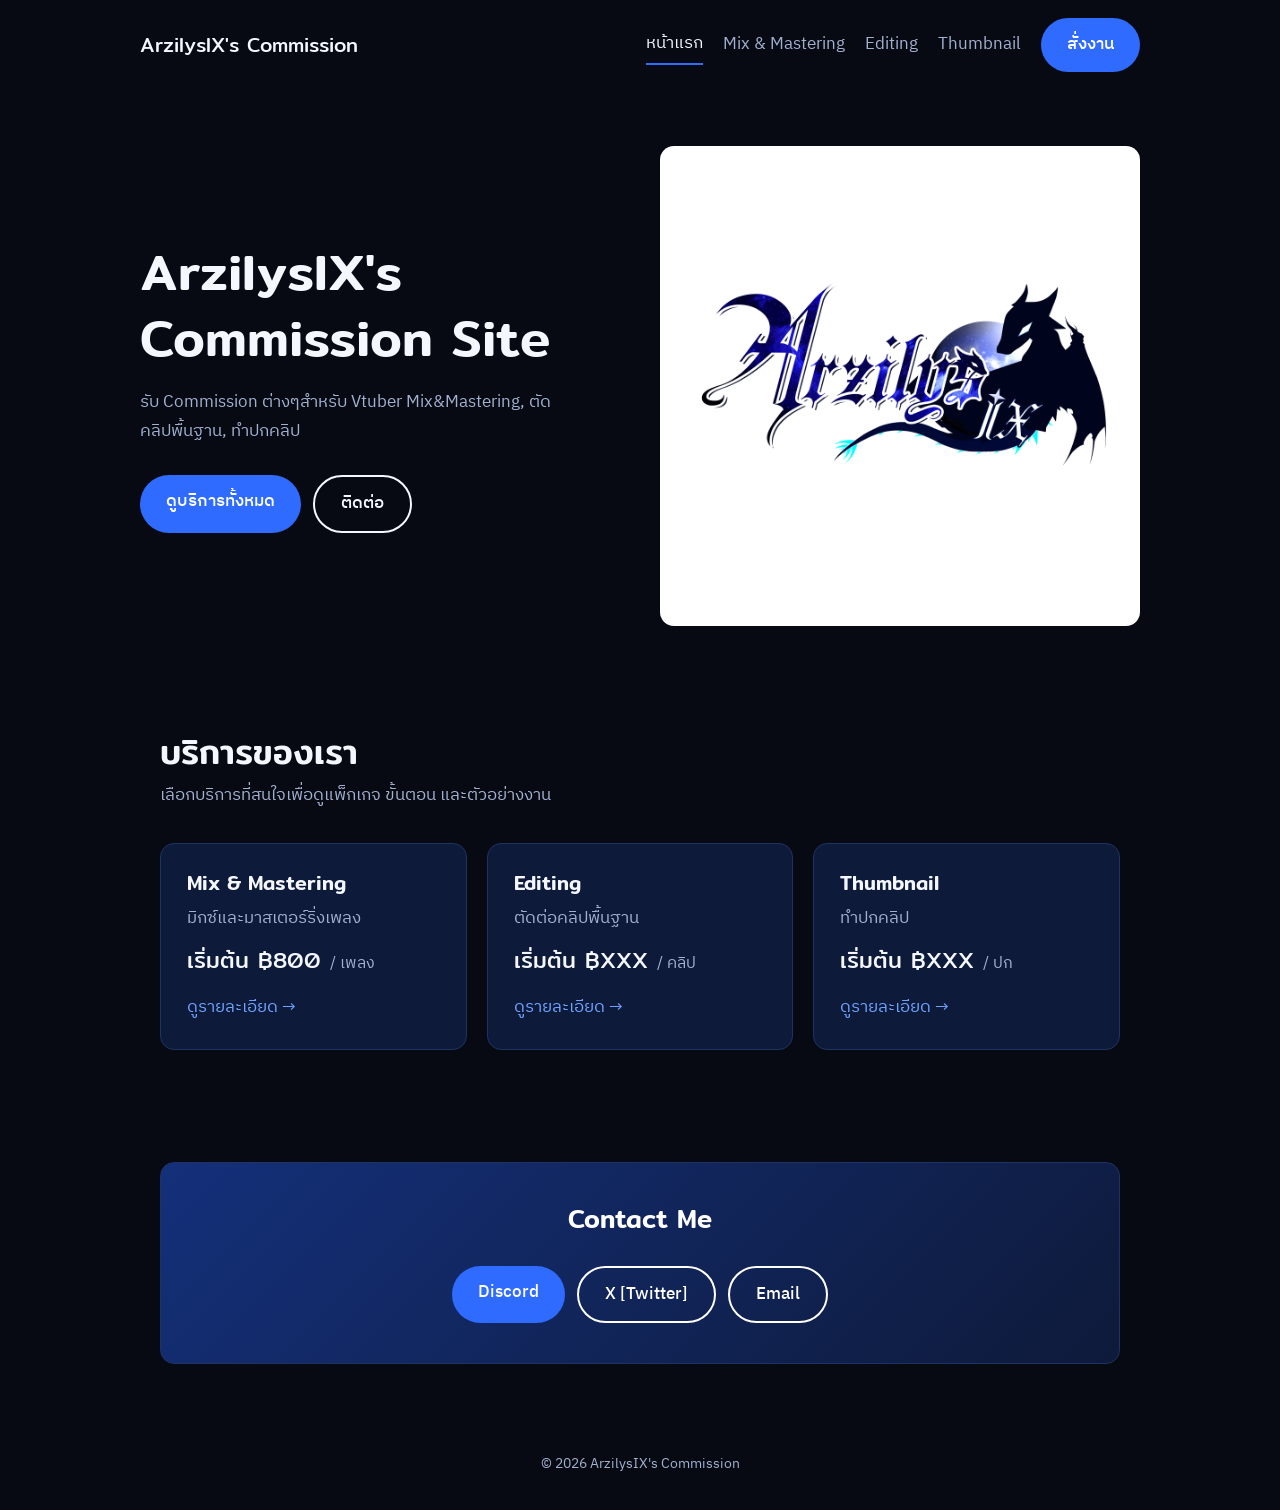
==== commit cad92e61: "Add files via upload" ====
--- a/index.html
+++ b/index.html
@@ -40,6 +40,7 @@
     <section id="contact"><div class="wrap">
       <div class="contact">
         <h2>Contact Me</h2>
+        <br>
         <div class="row">
           <a class="btn" href="https://discord.gg/gmDNHcJpJx">Discord</a>
           <a class="btn ghost" href="https://x.com/ArzilysIX">X [Twitter]</a>
